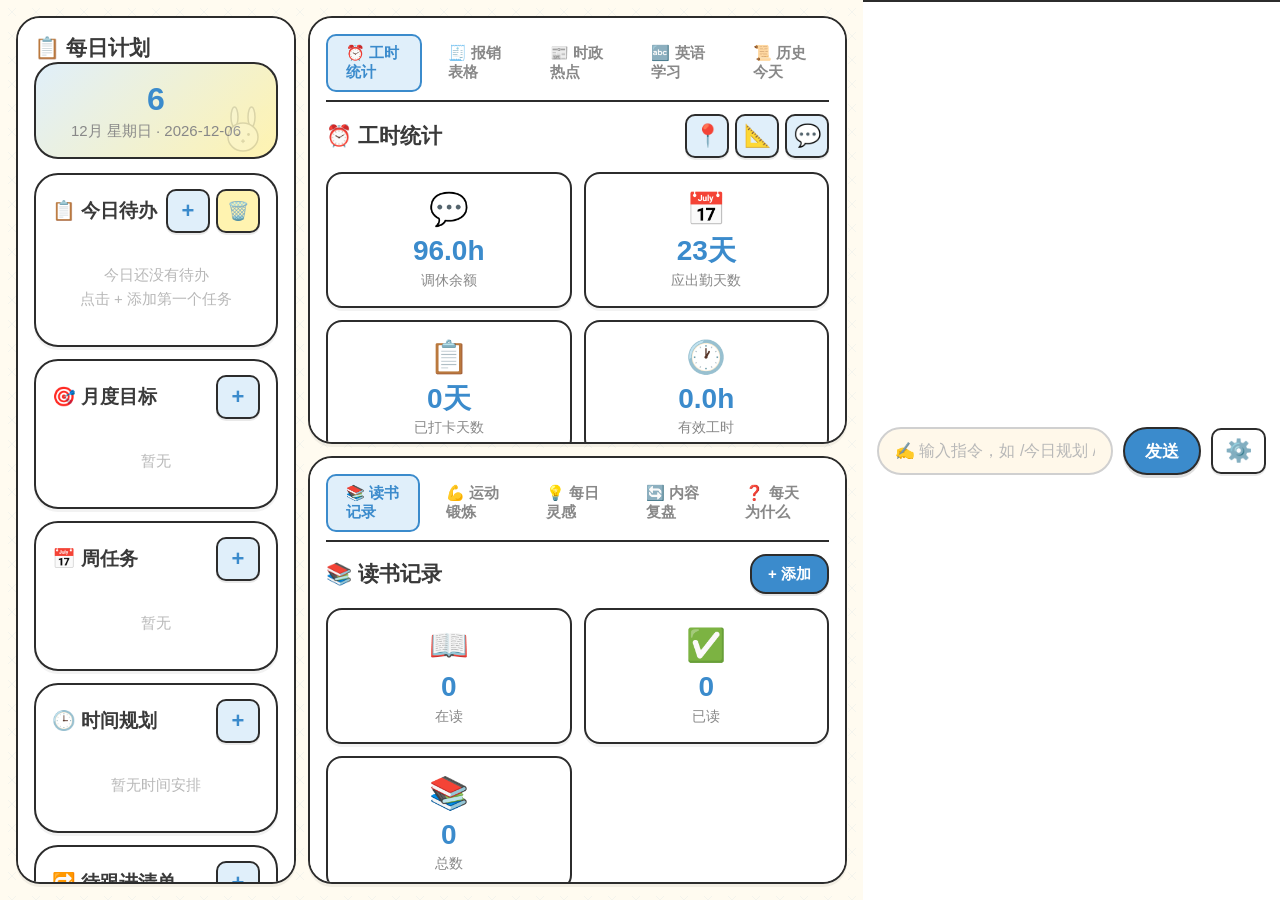
==== index.html @ a39e2fce "Deploy: index.html" ====
<!DOCTYPE html>
<html lang="zh-CN">
<head>
  <meta charset="UTF-8">
  <meta name="viewport" content="width=device-width, initial-scale=1.0, maximum-scale=1.0, user-scalable=no, viewport-fit=cover">
  <meta name="apple-mobile-web-app-capable" content="yes">
  <meta name="apple-mobile-web-app-status-bar-style" content="default">
  <meta name="apple-mobile-web-app-title" content="效率工作台">
  <meta name="theme-color" content="#3B8BCC">
  <link rel="manifest" href="./manifest.json">
  <link rel="icon" href="data:image/svg+xml,%3Csvg xmlns='http://www.w3.org/2000/svg' viewBox='0 0 100 110'%3E%3Cellipse cx='33' cy='22' rx='7' ry='20' fill='white' stroke='%232C2C2C' stroke-width='3'/%3E%3Cellipse cx='67' cy='22' rx='7' ry='20' fill='white' stroke='%232C2C2C' stroke-width='3'/%3E%3Cellipse cx='50' cy='62' rx='30' ry='28' fill='white' stroke='%232C2C2C' stroke-width='3'/%3E%3Ccircle cx='39' cy='57' r='2.8' fill='%232C2C2C'/%3E%3Ccircle cx='61' cy='57' r='2.8' fill='%232C2C2C'/%3E%3Cpath d='M47 70 L53 70 M50 67 L50 73' stroke='%232C2C2C' stroke-width='2.5' stroke-linecap='round' fill='none'/%3E%3C/svg%3E">
  <title>个人效率工作台</title>
  <link rel="stylesheet" href="./css/styles.css?v=8">
</head>
<body>
  <div id="app">
    <nav id="tabBar" class="tab-bar">
      <div class="tab-logo"></div>
      <div class="tab-scroll" id="tabScroll"></div>
    </nav>
    <div id="alertBar" class="alert-bar" style="display:none;">
      <span id="alertText"></span>
      <button class="alert-close" onclick="App.hideAlert()">知道了</button>
    </div>
    <main id="mainContent" class="main-content"></main>
    <div id="quickBar" class="quick-bar">
      <input type="text" id="quickInput" class="quick-input" placeholder="✍️ 输入指令，如 /今日规划 /打卡 /历史上的今天 /刷新历史事件 /每天为什么..." autocomplete="off">
      <button id="quickSend" class="quick-send" onclick="App.handleQuickCommand()">发送</button>
      <button class="quick-settings" onclick="App.showSettingsModal()">⚙️</button>
    </div>
  </div>
  <div id="modalContainer" class="modal-container" style="display:none;">
    <div class="modal-mask" onclick="App.closeModal()"></div>
    <div id="modalContent" class="modal-content"></div>
  </div>
  <script src="./js/storage.js?v=8"></script>
  <script src="./js/today-in-history.js?v=8"></script>
  <script src="./js/daily-why.js?v=8"></script>
  <script src="./js/scheduler.js?v=8"></script>
  <script src="./js/app.js?v=8"></script>
</body>
</html>
---- css/styles.css ----
/* ============================================
   个人效率工作台 - 米菲兔明亮风格 v2
   核心视觉DNA：
   1. 粗黑轮廓线（Dick Bruna 标志性 3px 描边）
   2. 米菲脸 SVG 吉祥物（耳朵+十字缝嘴巴）
   3. 扁平鲜艳原色（红/蓝/黄/绿/紫）
   4. 圆润饱满的块面造型
   5. 十字缝(×)装饰纹理
   ============================================ */

:root {
  /* 米菲原色系 - 更饱和更鲜明 */
  --miffy-blue: #3B8BCC;
  --miffy-blue-light: #A0CCEB;
  --miffy-blue-pale: #E0EFFA;
  --miffy-yellow: #F5C518;
  --miffy-yellow-light: #FFF3B0;
  --miffy-pink: #FF6B7A;
  --miffy-pink-light: #FFDDE1;
  --miffy-mint: #4ECCA3;
  --miffy-mint-light: #D4F5E5;
  --miffy-orange: #FF8C1A;
  --miffy-lavender: #9B72CF;
  --miffy-lavender-light: #EDE5FA;
  --miffy-red: #E53935;

  /* 米菲轮廓色 */
  --miffy-outline: #2C2C2C;
  --miffy-outline-light: #D0D0D0;

  --bg-main: #FFFBF0;
  --bg-card: #FFFFFF;
  --bg-soft: #FFF8EA;
  --text-primary: #3A3A3A;
  --text-secondary: #888888;
  --text-light: #B8B8B8;
  --border-color: #E5E5E5;
  --border-active: #3B8BCC;

  --font-base: 16px;
  --font-title: 21px;
  --font-subtitle: 19px;
  --font-button: 17px;
  --font-list: 16px;
  --font-small: 15px;

  --touch-min: 48px;
  --radius-sm: 10px;
  --radius-md: 16px;
  --radius-lg: 24px;
  --shadow-soft: 0 3px 0 rgba(44, 44, 44, 0.1);
  --shadow-card: 0 3px 0 rgba(44, 44, 44, 0.06);
  --shadow-btn: 0 3px 0 rgba(44, 44, 44, 0.15);
  --outline-width: 2.5px;

  --tab-height: 56px;
  --quick-bar-height: 64px;
  --safe-top: env(safe-area-inset-top, 0px);
  --safe-bottom: env(safe-area-inset-bottom, 0px);
}

* { margin: 0; padding: 0; box-sizing: border-box; -webkit-tap-highlight-color: transparent; -webkit-touch-callout: none; }

html, body {
  height: 100%; overflow: hidden;
  font-family: -apple-system, "PingFang SC", "Helvetica Neue", "Microsoft YaHei", sans-serif;
  font-size: var(--font-base); color: var(--text-primary);
  background: var(--bg-main); -webkit-font-smoothing: antialiased;
}

/* 十字缝纹理背景（米菲嘴巴图案） */
body::before {
  content: ''; position: fixed; top: 0; left: 0; right: 0; bottom: 0;
  background-image: url("data:image/svg+xml,%3Csvg xmlns='http://www.w3.org/2000/svg' width='24' height='24'%3E%3Cpath d='M8 8 L16 16 M16 8 L8 16' stroke='%233B8BCC' stroke-width='1' opacity='0.15'/%3E%3C/svg%3E");
  background-size: 24px 24px;
  opacity: 0.4; pointer-events: none; z-index: 0;
}

input, textarea, button, select { font-family: inherit; font-size: var(--font-base); border: none; outline: none; }
.no-select { -webkit-user-select: none; user-select: none; }

#app {
  display: flex; flex-direction: column;
  height: 100vh; height: 100dvh;
  background: transparent;
  padding-top: var(--safe-top); padding-bottom: var(--safe-bottom);
  position: relative; z-index: 1;
}

/* ===== Tab Bar - 米菲风格 ===== */
.tab-bar {
  flex-shrink: 0; height: var(--tab-height);
  background: var(--bg-card);
  border-bottom: 3px solid var(--miffy-blue);
  position: relative; z-index: 10;
  display: flex; align-items: center;
}
/* 米菲耳朵装饰 - tab栏左上角 */
.tab-bar::before {
  content: ''; position: absolute; top: -2px; right: 12px;
  width: 28px; height: 16px;
  background: url("data:image/svg+xml,%3Csvg xmlns='http://www.w3.org/2000/svg' viewBox='0 0 50 30'%3E%3Cellipse cx='14' cy='12' rx='5' ry='14' fill='white' stroke='%232C2C2C' stroke-width='2.5'/%3E%3Cellipse cx='36' cy='12' rx='5' ry='14' fill='white' stroke='%232C2C2C' stroke-width='2.5'/%3E%3C/svg%3E") no-repeat center / contain;
  opacity: 0.5; pointer-events: none;
}
.tab-logo {
  flex-shrink: 0; width: 36px; height: 40px; margin-left: 6px;
  background: url("data:image/svg+xml,%3Csvg xmlns='http://www.w3.org/2000/svg' viewBox='0 0 100 110'%3E%3Cellipse cx='33' cy='22' rx='7' ry='20' fill='white' stroke='%232C2C2C' stroke-width='3'/%3E%3Cellipse cx='67' cy='22' rx='7' ry='20' fill='white' stroke='%232C2C2C' stroke-width='3'/%3E%3Cellipse cx='50' cy='62' rx='30' ry='28' fill='white' stroke='%232C2C2C' stroke-width='3'/%3E%3Ccircle cx='39' cy='57' r='2.8' fill='%232C2C2C'/%3E%3Ccircle cx='61' cy='57' r='2.8' fill='%232C2C2C'/%3E%3Cpath d='M47 70 L53 70 M50 67 L50 73' stroke='%232C2C2C' stroke-width='2.5' stroke-linecap='round' fill='none'/%3E%3C/svg%3E") no-repeat center / contain;
}
.tab-scroll { display: flex; align-items: center; height: 100%; overflow-x: auto; overflow-y: hidden; -webkit-overflow-scrolling: touch; scrollbar-width: none; padding: 0 8px; }
.tab-scroll::-webkit-scrollbar { display: none; }
.tab-item { flex-shrink: 0; min-height: var(--touch-min); min-width: var(--touch-min); display: flex; flex-direction: column; align-items: center; justify-content: center; padding: 6px 14px; margin: 0 3px; border-radius: var(--radius-md); cursor: pointer; transition: all 0.2s ease; position: relative; }
.tab-item .tab-icon { font-size: 20px; line-height: 1; margin-bottom: 2px; }
.tab-item .tab-label { font-size: 13px; color: var(--text-secondary); white-space: nowrap; line-height: 1; }
.tab-item.active { background: var(--miffy-blue-pale); }
.tab-item.active .tab-label { color: var(--miffy-blue); font-weight: 700; }
.tab-item.active::after { content: ''; position: absolute; bottom: -3px; left: 50%; transform: translateX(-50%); width: 28px; height: 4px; border-radius: 4px; background: var(--miffy-red); }

.alert-bar { flex-shrink: 0; display: flex; align-items: center; justify-content: space-between; padding: 10px 16px; background: var(--miffy-yellow-light); border-bottom: 2px solid var(--miffy-yellow); font-size: var(--font-base); color: #7A5C00; font-weight: 600; }
.alert-bar #alertText { flex: 1; font-size: 17px; line-height: 1.4; }
.alert-close { flex-shrink: 0; min-height: var(--touch-min); min-width: var(--touch-min); padding: 8px 20px; background: var(--miffy-yellow); color: #4A3800; border-radius: var(--radius-sm); font-size: var(--font-button); font-weight: 700; cursor: pointer; border: 2.5px solid var(--miffy-outline); box-shadow: var(--shadow-btn); }
.alert-close:active { transform: translateY(2px); box-shadow: none; }

.main-content { flex: 1; overflow-y: auto; overflow-x: hidden; -webkit-overflow-scrolling: touch; padding: 12px; position: relative; }

.quick-bar { flex-shrink: 0; display: flex; align-items: center; gap: 10px; padding: 10px 14px; background: var(--bg-card); border-top: 2.5px solid var(--miffy-outline); padding-bottom: calc(10px + var(--safe-bottom)); }
.quick-input { flex: 1; min-height: 48px; padding: 12px 16px; background: var(--bg-soft); border: 2.5px solid var(--miffy-outline-light); border-radius: var(--radius-lg); font-size: var(--font-base); color: var(--text-primary); transition: border-color 0.2s; }
.quick-input:focus { border-color: var(--miffy-blue); background: white; }
.quick-input::placeholder { color: var(--text-light); }
.quick-send { min-height: 48px; min-width: 72px; padding: 10px 20px; background: var(--miffy-blue); color: white; border-radius: var(--radius-lg); font-size: var(--font-button); font-weight: 700; cursor: pointer; transition: all 0.15s; border: 2.5px solid var(--miffy-outline); box-shadow: var(--shadow-btn); }
.quick-send:active { transform: translateY(2px); box-shadow: none; }

/* ===== Card - 米菲粗轮廓 ===== */
.card { background: var(--bg-card); border-radius: var(--radius-lg); padding: 16px; margin-bottom: 12px; border: 2.5px solid var(--miffy-outline); box-shadow: var(--shadow-card); }
.card-title { font-size: var(--font-subtitle); font-weight: 800; color: var(--text-primary); margin-bottom: 12px; display: flex; align-items: center; gap: 8px; }

/* ===== Button - 米菲粗框按钮 ===== */
.btn { min-height: var(--touch-min); padding: 12px 24px; border-radius: var(--radius-md); font-size: var(--font-button); font-weight: 700; cursor: pointer; transition: all 0.15s; display: inline-flex; align-items: center; justify-content: center; gap: 6px; border: 2.5px solid var(--miffy-outline); box-shadow: var(--shadow-btn); }
.btn-primary { background: var(--miffy-blue); color: white; }
.btn-primary:active { background: #2E7AB8; transform: translateY(2px); box-shadow: none; }
.btn-yellow { background: var(--miffy-yellow); color: #4A3800; }
.btn-yellow:active { transform: translateY(2px); box-shadow: none; }
.btn-pink { background: var(--miffy-pink); color: white; }
.btn-pink:active { transform: translateY(2px); box-shadow: none; }
.btn-mint { background: var(--miffy-mint); color: white; }
.btn-mint:active { transform: translateY(2px); box-shadow: none; }
.btn-outline { background: white; border: 2.5px solid var(--miffy-blue); color: var(--miffy-blue); box-shadow: 0 3px 0 rgba(59,139,204,0.15); }
.btn-outline:active { transform: translateY(2px); box-shadow: none; }
.btn-danger { background: var(--miffy-red); color: white; }
.btn-danger:active { transform: translateY(2px); box-shadow: none; }
.btn:active { transform: scale(0.97); }
.btn-block { width: 100%; }
.btn-sm { min-height: 40px; padding: 8px 16px; font-size: 15px; border-width: 2px; box-shadow: 0 2px 0 rgba(44,44,44,0.12); }

/* ===== Input - 米菲粗框输入 ===== */
.input-field { width: 100%; min-height: 48px; padding: 12px 16px; background: var(--bg-soft); border: 2.5px solid var(--miffy-outline-light); border-radius: var(--radius-md); font-size: var(--font-base); color: var(--text-primary); transition: border-color 0.2s; }
.input-field:focus { border-color: var(--miffy-blue); background: white; }
textarea.input-field { min-height: 100px; resize: vertical; line-height: 1.6; }

.select-field { width: 100%; min-height: 48px; padding: 12px 16px; background: var(--bg-soft); border: 2.5px solid var(--miffy-outline-light); border-radius: var(--radius-md); font-size: var(--font-base); color: var(--text-primary); cursor: pointer; appearance: none; background-image: url("data:image/svg+xml,%3Csvg xmlns='http://www.w3.org/2000/svg' width='12' height='8' viewBox='0 0 12 8'%3E%3Cpath fill='%233B8BCC' d='M6 8L0 0h12z'/%3E%3C/svg%3E"); background-repeat: no-repeat; background-position: right 16px center; padding-right: 40px; }
.select-field:focus { border-color: var(--miffy-blue); }

/* ===== Tag - 米菲彩色标签 ===== */
.tag { display: inline-flex; align-items: center; padding: 4px 12px; border-radius: 20px; font-size: 14px; font-weight: 700; border: 1.5px solid transparent; }
.tag-blue { background: var(--miffy-blue-pale); color: var(--miffy-blue); border-color: var(--miffy-blue-light); }
.tag-yellow { background: var(--miffy-yellow-light); color: #7A5C00; border-color: var(--miffy-yellow); }
.tag-pink { background: var(--miffy-pink-light); color: #C44A52; border-color: var(--miffy-pink); }
.tag-mint { background: var(--miffy-mint-light); color: #2A8B5A; border-color: var(--miffy-mint); }
.tag-orange { background: #FFE8CC; color: #B06010; border-color: var(--miffy-orange); }
.tag-lavender { background: var(--miffy-lavender-light); color: #7B3DB0; border-color: var(--miffy-lavender); }

.list-item { display: flex; align-items: center; min-height: var(--touch-min); padding: 14px 16px; background: var(--bg-card); border-radius: var(--radius-md); margin-bottom: 8px; border: 2px solid var(--border-color); cursor: pointer; transition: all 0.15s; gap: 12px; }
.list-item:active { background: var(--bg-soft); border-color: var(--miffy-blue-light); }

/* ===== Table - 米菲风格表格 ===== */
.table-wrap { overflow-x: auto; -webkit-overflow-scrolling: touch; border-radius: var(--radius-md); border: 2.5px solid var(--miffy-outline); background: var(--bg-card); }
.table-wrap::-webkit-scrollbar { height: 6px; }
.table-wrap::-webkit-scrollbar-thumb { background: var(--miffy-blue-light); border-radius: 3px; }
.data-table { width: 100%; min-width: 500px; border-collapse: collapse; font-size: var(--font-list); }
.data-table th { background: var(--miffy-blue-pale); color: var(--miffy-blue); font-weight: 800; padding: 12px 14px; text-align: left; white-space: nowrap; font-size: 15px; border-bottom: 2.5px solid var(--miffy-outline); }
.data-table td { padding: 12px 14px; border-top: 1.5px solid var(--border-color); color: var(--text-primary); white-space: nowrap; }
.data-table tr:active td { background: var(--bg-soft); }

/* ===== Progress Bar - 米菲粗条 ===== */
.progress-bar { width: 100%; height: 14px; background: var(--miffy-blue-pale); border-radius: 7px; overflow: hidden; border: 2px solid var(--miffy-outline); }
.progress-fill { height: 100%; background: linear-gradient(90deg, var(--miffy-blue), var(--miffy-mint)); border-radius: 5px; transition: width 0.3s ease; }

/* ===== Empty State - 米菲脸吉祥物 ===== */
.empty-state { text-align: center; padding: 48px 20px; color: var(--text-light); }
.empty-state .empty-icon {
  width: 90px; height: 99px; margin: 0 auto 16px;
  background: url("data:image/svg+xml,%3Csvg xmlns='http://www.w3.org/2000/svg' viewBox='0 0 120 132'%3E%3Cellipse cx='40' cy='28' rx='9' ry='25' fill='white' stroke='%232C2C2C' stroke-width='3'/%3E%3Cellipse cx='80' cy='28' rx='9' ry='25' fill='white' stroke='%232C2C2C' stroke-width='3'/%3E%3Cellipse cx='60' cy='78' rx='36' ry='34' fill='white' stroke='%232C2C2C' stroke-width='3'/%3E%3Ccircle cx='47' cy='72' r='3.5' fill='%232C2C2C'/%3E%3Ccircle cx='73' cy='72' r='3.5' fill='%232C2C2C'/%3E%3Cpath d='M54 88 L66 88 M60 83 L60 93' stroke='%232C2C2C' stroke-width='3' stroke-linecap='round' fill='none'/%3E%3Cellipse cx='37' cy='82' rx='5' ry='4' fill='%23FFB3C0' opacity='0.5'/%3E%3Cellipse cx='83' cy='82' rx='5' ry='4' fill='%23FFB3C0' opacity='0.5'/%3E%3C/svg%3E") no-repeat center / contain;
  font-size: 0; color: transparent;
}
.empty-state .empty-text { font-size: var(--font-base); }

/* ===== Modal - 米菲弹窗 ===== */
.modal-container { position: fixed; top: 0; left: 0; width: 100%; height: 100%; z-index: 1000; display: flex; align-items: center; justify-content: center; }
.modal-mask { position: absolute; top: 0; left: 0; width: 100%; height: 100%; background: rgba(44, 44, 44, 0.35); }
.modal-content { position: relative; background: var(--bg-card); border-radius: var(--radius-lg); padding: 24px 20px; width: 92%; max-width: 420px; max-height: 80vh; overflow-y: auto; border: 3px solid var(--miffy-outline); box-shadow: 0 6px 0 rgba(44,44,44,0.1); animation: modalIn 0.25s ease; }
@keyframes modalIn { from { transform: scale(0.9) translateY(10px); opacity: 0; } to { transform: scale(1) translateY(0); opacity: 1; } }
.modal-title { font-size: var(--font-title); font-weight: 800; margin-bottom: 16px; color: var(--text-primary); display: flex; align-items: center; gap: 8px; }
.modal-body { margin-bottom: 20px; }
.modal-footer { display: flex; gap: 12px; justify-content: flex-end; }
.modal-footer .btn { flex: 1; }

.window { padding-bottom: 20px; }
.window-header { display: flex; align-items: center; justify-content: space-between; margin-bottom: 14px; }
.window-title { font-size: var(--font-title); font-weight: 800; color: var(--text-primary); display: flex; align-items: center; gap: 8px; }
.window-subtitle { font-size: var(--font-small); color: var(--text-secondary); margin-top: 2px; }

/* ===== Date Display - 米菲日期卡 ===== */
.date-display { text-align: center; padding: 16px; background: linear-gradient(135deg, var(--miffy-blue-pale), var(--miffy-yellow-light)); border-radius: var(--radius-lg); margin-bottom: 14px; border: 2.5px solid var(--miffy-outline); position: relative; overflow: hidden; }
.date-display::after {
  content: ''; position: absolute; bottom: -4px; right: 8px;
  width: 50px; height: 55px;
  background: url("data:image/svg+xml,%3Csvg xmlns='http://www.w3.org/2000/svg' viewBox='0 0 100 110'%3E%3Cellipse cx='33' cy='22' rx='7' ry='20' fill='white' stroke='%232C2C2C' stroke-width='3'/%3E%3Cellipse cx='67' cy='22' rx='7' ry='20' fill='white' stroke='%232C2C2C' stroke-width='3'/%3E%3Cellipse cx='50' cy='62' rx='30' ry='28' fill='white' stroke='%232C2C2C' stroke-width='3'/%3E%3Ccircle cx='39' cy='57' r='2.8' fill='%232C2C2C'/%3E%3Ccircle cx='61' cy='57' r='2.8' fill='%232C2C2C'/%3E%3Cpath d='M47 70 L53 70 M50 67 L50 73' stroke='%232C2C2C' stroke-width='2.5' stroke-linecap='round' fill='none'/%3E%3C/svg%3E") no-repeat center / contain;
  opacity: 0.15;
}
.date-display .date-day { font-size: 32px; font-weight: 800; color: var(--miffy-blue); line-height: 1.2; }
.date-display .date-info { font-size: 15px; color: var(--text-secondary); margin-top: 4px; }

/* ===== Checkbox - 米菲圆圈 ===== */
.checkbox-item { display: flex; align-items: center; gap: 12px; min-height: var(--touch-min); padding: 12px 16px; background: var(--bg-card); border-radius: var(--radius-md); margin-bottom: 8px; border: 2px solid var(--border-color); cursor: pointer; transition: all 0.15s; }
.checkbox-item:active { border-color: var(--miffy-blue-light); }
.checkbox-item.done { background: var(--miffy-mint-light); border-color: var(--miffy-mint); }
.checkbox-item.done .task-text { text-decoration: line-through; color: var(--text-light); }
.checkbox-circle { width: 28px; height: 28px; border: 2.5px solid var(--miffy-blue); border-radius: 50%; flex-shrink: 0; display: flex; align-items: center; justify-content: center; transition: all 0.2s; }
.checkbox-item.done .checkbox-circle { background: var(--miffy-mint); border-color: var(--miffy-mint); }
.checkbox-circle::after { content: '\2713'; font-size: 16px; color: white; opacity: 0; transition: opacity 0.2s; }
.checkbox-item.done .checkbox-circle::after { opacity: 1; }
.task-text { flex: 1; font-size: var(--font-list); color: var(--text-primary); line-height: 1.4; }
.task-time { font-size: 14px; color: var(--text-light); flex-shrink: 0; }
.task-delete { min-width: 40px; min-height: 40px; background: none; font-size: 20px; color: var(--text-light); cursor: pointer; display: flex; align-items: center; justify-content: center; }
.task-delete:active { color: var(--miffy-pink); }

.add-row { display: flex; gap: 10px; margin-bottom: 14px; }
.add-row .input-field { flex: 1; }

/* ===== Stat Grid - 米菲统计卡 ===== */
.stat-grid { display: grid; grid-template-columns: repeat(2, 1fr); gap: 12px; margin-bottom: 16px; }
.stat-card { background: var(--bg-card); border-radius: var(--radius-md); padding: 16px; text-align: center; border: 2.5px solid var(--miffy-outline); box-shadow: var(--shadow-card); }
.stat-card .stat-icon { font-size: 32px; margin-bottom: 6px; }
.stat-card .stat-value { font-size: 28px; font-weight: 800; color: var(--miffy-blue); line-height: 1.2; }
.stat-card .stat-label { font-size: 14px; color: var(--text-secondary); margin-top: 4px; }

/* ===== Kanban - 米菲看板 ===== */
.kanban-board { display: flex; flex-direction: column; gap: 16px; }
.kanban-column { background: var(--bg-soft); border-radius: var(--radius-lg); padding: 12px; border: 2px solid var(--border-color); }
.kanban-column-header { display: flex; align-items: center; justify-content: space-between; margin-bottom: 10px; }
.kanban-column-title { font-size: var(--font-subtitle); font-weight: 800; display: flex; align-items: center; gap: 6px; }
.kanban-card { background: white; border-radius: var(--radius-md); padding: 12px 14px; margin-bottom: 8px; border: 2px solid var(--border-color); cursor: pointer; min-height: var(--touch-min); display: flex; align-items: center; justify-content: space-between; gap: 8px; }
.kanban-card:active { background: var(--bg-soft); border-color: var(--miffy-blue-light); }
.kanban-card .card-name { font-size: var(--font-list); flex: 1; }
.kanban-actions { display: flex; gap: 4px; }
.kanban-actions button { min-width: 40px; min-height: 40px; border-radius: var(--radius-sm); background: var(--miffy-blue-pale); font-size: 18px; cursor: pointer; display: flex; align-items: center; justify-content: center; border: 2px solid var(--miffy-outline); }

/* ===== Habit - 米菲打卡 ===== */
.habit-item { display: flex; align-items: center; gap: 12px; min-height: var(--touch-min); padding: 14px 16px; background: var(--bg-card); border-radius: var(--radius-md); margin-bottom: 8px; border: 2px solid var(--border-color); }
.habit-check { width: 48px; height: 48px; border-radius: 50%; border: 3px solid var(--miffy-blue); display: flex; align-items: center; justify-content: center; font-size: 24px; flex-shrink: 0; cursor: pointer; transition: all 0.2s; }
.habit-check.checked { background: var(--miffy-mint); border-color: var(--miffy-mint); }
.habit-info { flex: 1; }
.habit-name { font-size: var(--font-list); font-weight: 700; color: var(--text-primary); }
.habit-streak { font-size: 14px; color: var(--miffy-orange); margin-top: 2px; font-weight: 600; }

/* ===== Note Card ===== */
.note-card { background: var(--bg-card); border-radius: var(--radius-md); padding: 14px 16px; margin-bottom: 10px; border: 2px solid var(--border-color); border-left: 5px solid var(--miffy-yellow); cursor: pointer; }
.note-card:active { background: var(--bg-soft); }
.note-title { font-size: var(--font-list); font-weight: 800; margin-bottom: 6px; }
.note-preview { font-size: 15px; color: var(--text-secondary); line-height: 1.4; overflow: hidden; text-overflow: ellipsis; display: -webkit-box; -webkit-line-clamp: 2; -webkit-box-orient: vertical; }
.note-date { font-size: 13px; color: var(--text-light); margin-top: 6px; }

/* ===== Command Items ===== */
.cmd-item { display: flex; align-items: center; gap: 8px; padding: 10px 14px; background: var(--miffy-lavender-light); border-radius: var(--radius-sm); margin-bottom: 6px; font-size: 15px; color: var(--text-primary); border: 1.5px solid var(--miffy-lavender); }
.cmd-item .cmd-time { font-size: 13px; color: var(--text-light); flex-shrink: 0; }
.cmd-quick-actions { display: grid; grid-template-columns: repeat(3, 1fr); gap: 10px; margin-bottom: 14px; }
.cmd-quick-btn { min-height: var(--touch-min); padding: 10px; border-radius: var(--radius-md); font-size: 15px; font-weight: 700; cursor: pointer; display: flex; flex-direction: column; align-items: center; justify-content: center; gap: 4px; transition: all 0.15s; border: 2.5px solid var(--miffy-outline); box-shadow: var(--shadow-btn); }
.cmd-quick-btn:active { transform: translateY(2px); box-shadow: none; }

/* ===== Settings ===== */
.setting-group { margin-bottom: 20px; }
.setting-group-title { font-size: var(--font-subtitle); font-weight: 800; color: var(--miffy-blue); margin-bottom: 10px; padding-left: 4px; }
.setting-item { display: flex; align-items: center; justify-content: space-between; min-height: var(--touch-min); padding: 14px 16px; background: var(--bg-card); border-radius: var(--radius-md); margin-bottom: 8px; border: 2px solid var(--border-color); cursor: pointer; }
.setting-item:active { background: var(--bg-soft); border-color: var(--miffy-blue-light); }
.setting-label { font-size: var(--font-list); color: var(--text-primary); }
.setting-value { font-size: 15px; color: var(--text-secondary); }

/* ===== Toast - 米菲吐司 ===== */
.toast { position: fixed; bottom: 80px; left: 50%; transform: translateX(-50%); background: var(--miffy-outline); color: white; padding: 12px 24px; border-radius: var(--radius-lg); font-size: var(--font-base); z-index: 2000; animation: toastIn 0.3s ease; box-shadow: 0 4px 16px rgba(0,0,0,0.2); border: 2.5px solid var(--miffy-outline); font-weight: 600; }
@keyframes toastIn { from { transform: translate(-50%, 20px); opacity: 0; } to { transform: translate(-50%, 0); opacity: 1; } }

.fade-in { animation: fadeIn 0.3s ease; }
@keyframes fadeIn { from { opacity: 0; transform: translateY(8px); } to { opacity: 1; transform: translateY(0); } }

.main-content::-webkit-scrollbar { width: 6px; }
.main-content::-webkit-scrollbar-thumb { background: var(--miffy-blue-light); border-radius: 3px; }

/* ===== Plan ===== */
.plan-section { background: var(--bg-card); border-radius: var(--radius-lg); padding: 14px 16px; margin-bottom: 12px; border: 2.5px solid var(--miffy-outline); box-shadow: var(--shadow-card); }
.plan-section-header { display: flex; align-items: center; justify-content: space-between; margin-bottom: 10px; }
.plan-section-title { font-size: var(--font-subtitle); font-weight: 800; color: var(--text-primary); }
.plan-section-actions { display: flex; gap: 6px; }
.btn-icon-sm { min-width: 44px; min-height: 44px; border-radius: var(--radius-sm); background: var(--miffy-blue-pale); color: var(--miffy-blue); font-size: 22px; font-weight: 700; cursor: pointer; display: flex; align-items: center; justify-content: center; transition: all 0.15s; border: 2px solid var(--miffy-outline); box-shadow: 0 2px 0 rgba(44,44,44,0.1); }
.btn-icon-sm:active { transform: translateY(2px); box-shadow: none; }
.btn-icon-yellow { background: var(--miffy-yellow-light); font-size: 18px; }
.empty-state-sm { text-align: center; padding: 20px 12px; color: var(--text-light); }
.empty-state-sm .empty-text { font-size: var(--font-small); line-height: 1.6; }

/* ===== Todo Items ===== */
.todo-item { display: flex; align-items: flex-start; gap: 10px; min-height: 60px; padding: 14px 14px; background: var(--bg-soft); border-radius: var(--radius-md); margin-bottom: 8px; border: 2px solid var(--border-color); transition: all 0.15s; }
.todo-item:active { border-color: var(--miffy-blue-light); }
.todo-item.done { background: var(--miffy-mint-light); border-color: var(--miffy-mint); }
.todo-item.done .todo-text { text-decoration: line-through; color: var(--text-light); }
.todo-check { width: 32px; height: 32px; min-width: 32px; border: 2.5px solid var(--miffy-blue); border-radius: 50%; display: flex; align-items: center; justify-content: center; font-size: 18px; color: white; cursor: pointer; transition: all 0.2s; margin-top: 2px; }
.todo-check.checked { background: var(--miffy-mint); border-color: var(--miffy-mint); }
.todo-body { flex: 1; min-width: 0; }
.todo-title-row { margin-bottom: 6px; }
.todo-text { font-size: var(--font-list); color: var(--text-primary); line-height: 1.4; word-break: break-word; }
.todo-tags-row { display: flex; flex-wrap: wrap; gap: 6px; }
.todo-note { font-size: 14px; color: var(--text-secondary); margin-top: 6px; line-height: 1.4; padding: 6px 10px; background: var(--miffy-yellow-light); border-radius: var(--radius-sm); }

/* ===== Priority Tags ===== */
.prio-tag { display: inline-flex; align-items: center; padding: 5px 14px; border-radius: 20px; font-size: 15px; font-weight: 800; min-height: 28px; border: 2px solid; }
.prio-p0 { background: #FFDDE1; color: #C62828; border-color: var(--miffy-red); }
.prio-p1 { background: #FFE8CC; color: #D84315; border-color: var(--miffy-orange); }
.prio-p2 { background: var(--miffy-blue-pale); color: var(--miffy-blue); border-color: var(--miffy-blue-light); }

/* ===== Meta Tags ===== */
.meta-tag { display: inline-flex; align-items: center; padding: 4px 12px; border-radius: 20px; font-size: 14px; font-weight: 700; border: 1.5px solid transparent; }

/* ===== Time Slot ===== */
.time-slot-item { display: flex; align-items: center; gap: 12px; min-height: 52px; padding: 12px 14px; background: var(--miffy-blue-pale); border-radius: var(--radius-md); margin-bottom: 6px; border: 2px solid var(--miffy-blue-light); }
.time-slot-time { font-size: var(--font-button); font-weight: 800; color: var(--miffy-blue); min-width: 60px; flex-shrink: 0; }
.time-slot-content { font-size: var(--font-list); color: var(--text-primary); flex: 1; }

/* ===== Follow Up ===== */
.followup-item { display: flex; align-items: flex-start; gap: 10px; min-height: 52px; padding: 12px 14px; background: var(--miffy-lavender-light); border-radius: var(--radius-md); margin-bottom: 6px; border: 2px solid var(--miffy-lavender); }
.followup-text { flex: 1; font-size: var(--font-list); color: var(--text-primary); line-height: 1.4; }
.followup-contact { font-size: 14px; color: var(--text-secondary); margin-top: 4px; }

/* ===== Blocker ===== */
.blocker-item { display: flex; align-items: flex-start; gap: 10px; min-height: 52px; padding: 12px 14px; background: #FFF3B0; border-radius: var(--radius-md); margin-bottom: 6px; border: 2px solid var(--miffy-yellow); border-left: 5px solid var(--miffy-yellow); }
.blocker-icon { font-size: 20px; flex-shrink: 0; }
.blocker-text { flex: 1; font-size: var(--font-list); color: #5A4500; line-height: 1.4; }

/* ===== Modal Labels ===== */
.modal-label { font-size: var(--font-small); color: var(--text-secondary); display: block; margin-bottom: 6px; font-weight: 700; }

/* ===== Mobile enlarge ===== */
.checkbox-item { min-height: 56px; padding: 14px 16px; }
.tag { font-size: 15px; padding: 5px 14px; }
.task-delete { min-width: 44px; min-height: 44px; font-size: 22px; }
.list-item { min-height: 56px; }
.data-table th, .data-table td { padding: 14px 16px; font-size: var(--font-list); }
.data-table th { font-size: var(--font-small); }

@media (max-width: 899px) {
  .todo-item { min-height: 64px; padding: 16px 14px; }
  .prio-tag { font-size: 16px; padding: 6px 16px; }
  .meta-tag { font-size: 15px; padding: 5px 14px; }
  .time-slot-item { min-height: 56px; }
  .followup-item { min-height: 56px; }
  .blocker-item { min-height: 56px; }
  .plan-section { padding: 16px; }
  .btn-icon-sm { min-width: 48px; min-height: 48px; font-size: 24px; }
  .todo-check { width: 36px; height: 36px; font-size: 20px; }
  .checkbox-item { min-height: 60px; }
  .input-field { min-height: 52px; font-size: 17px; }
  .select-field { min-height: 52px; font-size: 17px; }
  .modal-label { font-size: 16px; }
}

/* ===== PC Layout ===== */
@media (min-width: 900px) {
  :root { --tab-height: 0px; }
  #app { flex-direction: row; overflow: hidden; }
  .tab-bar { display: none; }
  .main-content { display: grid; grid-template-columns: 280px 1fr 1fr; grid-template-rows: 1fr 1fr; gap: 12px; padding: 16px; overflow: hidden; }
  .pc-left-column { grid-row: 1 / 3; grid-column: 1; overflow-y: auto; background: var(--bg-card); border-radius: var(--radius-lg); padding: 16px; border: 2.5px solid var(--miffy-outline); box-shadow: var(--shadow-card); }
  .pc-right-top { grid-row: 1; grid-column: 2 / 4; overflow-y: auto; background: var(--bg-card); border-radius: var(--radius-lg); padding: 16px; border: 2.5px solid var(--miffy-outline); box-shadow: var(--shadow-card); }
  .pc-right-bottom { grid-row: 2; grid-column: 2 / 4; overflow-y: auto; background: var(--bg-card); border-radius: var(--radius-lg); padding: 16px; border: 2.5px solid var(--miffy-outline); box-shadow: var(--shadow-card); }
  .pc-tabs { display: flex; gap: 6px; margin-bottom: 12px; border-bottom: 2.5px solid var(--miffy-outline); padding-bottom: 8px; }
  .pc-tab { min-height: 40px; padding: 8px 18px; border-radius: var(--radius-sm); font-size: 15px; font-weight: 700; color: var(--text-secondary); cursor: pointer; transition: all 0.15s; border: 2px solid transparent; }
  .pc-tab.active { background: var(--miffy-blue-pale); color: var(--miffy-blue); border-color: var(--miffy-blue); }
  .pc-tab-content { display: none; }
  .pc-tab-content.active { display: block; }
  .mobile-only { display: none !important; }
}

@media (max-width: 899px) {
  .pc-only { display: none !important; }
}

/* ===== Work Hours ===== */
.wh-alert { padding: 12px 16px; background: #FFDDE1; border: 2px solid var(--miffy-pink); border-radius: var(--radius-md); margin-bottom: 12px; font-size: var(--font-base); color: #C44A52; font-weight: 700; text-align: center; }
.wh-warning { padding: 12px 16px; background: var(--miffy-yellow-light); border: 2px solid var(--miffy-yellow); border-radius: var(--radius-md); margin-bottom: 12px; font-size: var(--font-base); color: #7A5C00; font-weight: 700; text-align: center; }
.wh-summary-grid { display: grid; grid-template-columns: repeat(2, 1fr); gap: 10px; }
.wh-summary-item { display: flex; align-items: center; justify-content: space-between; padding: 12px 14px; background: var(--bg-soft); border-radius: var(--radius-sm); min-height: 48px; border: 2px solid var(--border-color); }
.wh-summary-label { font-size: var(--font-small); color: var(--text-secondary); }
.wh-summary-value { font-size: var(--font-button); font-weight: 800; color: var(--text-primary); }
.wh-table th { font-size: 14px; white-space: nowrap; }
.wh-table td { white-space: nowrap; }

@media (max-width: 899px) {
  .wh-alert { font-size: 17px; padding: 14px 16px; }
  .wh-warning { font-size: 17px; padding: 14px 16px; }
  .wh-summary-item { min-height: 56px; padding: 14px 16px; }
  .wh-summary-value { font-size: 18px; }
  .wh-table th { font-size: 15px; padding: 12px 14px; }
  .wh-table td { padding: 14px 14px; font-size: var(--font-list); }
}

/* ===== News ===== */
.news-fetch-error { padding: 16px; background: #FFDDE1; border: 2px solid var(--miffy-pink); border-radius: var(--radius-md); margin-bottom: 12px; font-size: var(--font-base); color: #C44A52; text-align: center; line-height: 1.6; }
.news-date-header { display: flex; align-items: center; justify-content: space-between; padding: 12px 16px; background: linear-gradient(135deg, var(--miffy-blue-pale), var(--miffy-lavender-light)); border-radius: var(--radius-lg); margin-bottom: 12px; border: 2.5px solid var(--miffy-outline); }
.news-date-text { font-size: var(--font-subtitle); font-weight: 800; color: var(--text-primary); }
.news-date-badge { font-size: 15px; color: var(--miffy-blue); font-weight: 700; }
.news-quick-actions { display: flex; gap: 8px; margin-bottom: 14px; flex-wrap: wrap; }
.news-quick-actions .btn { flex: 1; min-width: 100px; }
.news-section { border-left: 5px solid var(--miffy-blue); }
.news-section-blue { border-left-color: var(--miffy-blue); }
.news-section-lavender { border-left-color: var(--miffy-lavender); }
.news-section-mint { border-left-color: var(--miffy-mint); }
.news-section-orange { border-left-color: var(--miffy-orange); }
.news-item { background: var(--bg-soft); border-radius: var(--radius-md); padding: 14px; margin-bottom: 8px; border: 2px solid var(--border-color); }
.news-item-title { font-size: var(--font-list); font-weight: 800; color: var(--text-primary); line-height: 1.4; margin-bottom: 4px; }
.news-item-summary { font-size: var(--font-small); color: var(--text-secondary); line-height: 1.5; margin-bottom: 4px; }
.news-item-source { font-size: 14px; color: var(--text-light); }
.news-item-annotation { font-size: 14px; padding: 6px 10px; border-radius: var(--radius-sm); margin-top: 6px; line-height: 1.4; }
.news-impact { background: var(--miffy-yellow-light); color: #7A5C00; }
.news-thought { background: var(--miffy-lavender-light); color: #7B3DB0; }
.news-item-actions { display: flex; gap: 6px; margin-top: 8px; }

@media (max-width: 899px) {
  .news-item { padding: 16px; min-height: 64px; }
  .news-item-title { font-size: 17px; }
  .news-item-summary { font-size: 16px; }
  .news-item-source { font-size: 15px; }
  .news-item-annotation { font-size: 15px; padding: 8px 12px; }
  .news-item-actions .btn-icon-sm { min-width: 48px; min-height: 48px; font-size: 22px; }
  .news-quick-actions .btn { min-height: 48px; font-size: 16px; }
  .news-fetch-error { font-size: 17px; padding: 18px 16px; }
  .news-date-text { font-size: 20px; }
}

/* ===== English ===== */

/* ===== Reading ===== */
.book-item { padding: 12px; background: var(--miffy-yellow-light); border-radius: var(--radius-md); margin-bottom: 8px; cursor: pointer; border: 2px solid var(--miffy-yellow); }
.book-item:active { background: #FFE899; }
.book-title { font-weight: 800; font-size: 16px; margin-bottom: 4px; }
.book-item-sm { padding: 8px 12px; border-bottom: 1.5px solid var(--border-color); cursor: pointer; font-size: 15px; }
.book-item-sm:active { background: var(--bg-soft); }
.book-item-sm:last-child { border-bottom: none; }

/* ===== Exercise ===== */

/* ===== Inspiration ===== */
.inspiration-item { padding: 12px; background: var(--miffy-lavender-light); border-radius: var(--radius-md); margin-bottom: 8px; position: relative; border: 2px solid var(--miffy-lavender); }
.inspiration-item.favorited { background: var(--miffy-yellow-light); border: 2px solid var(--miffy-yellow); }
.inspiration-text { font-size: 16px; line-height: 1.6; margin-bottom: 6px; word-break: break-word; font-weight: 500; }
.inspiration-meta { display: flex; gap: 8px; align-items: center; font-size: 14px; }
.inspiration-actions { position: absolute; top: 8px; right: 8px; display: flex; gap: 4px; }

/* ===== Review ===== */
.review-item { padding: 10px 12px; border-bottom: 1.5px solid var(--border-color); cursor: pointer; }
.review-item:active { background: var(--bg-soft); }
.review-item:last-child { border-bottom: none; }

/* ===== Expense Form ===== */
.expense-form-item { padding: 12px; background: var(--miffy-blue-pale); border-radius: var(--radius-md); margin-bottom: 8px; cursor: pointer; border: 2px solid var(--miffy-blue-light); }
.expense-form-item:active { background: #D0E8FA; }
.form-item-header { display: flex; justify-content: space-between; align-items: center; margin-bottom: 4px; }
.form-item-title { font-weight: 800; font-size: 16px; }
.form-item-info { display: flex; gap: 12px; font-size: 14px; color: #888; }
.form-item-items { font-size: 13px; color: var(--text-light); margin-top: 2px; }
.ef-item-row select { min-height: 48px; }

/* ===== Settings Button ===== */
.quick-settings { background: none; border: 2px solid var(--miffy-outline); font-size: 22px; cursor: pointer; padding: 8px 12px; border-radius: var(--radius-sm); box-shadow: 0 2px 0 rgba(44,44,44,0.1); }
.quick-settings:active { transform: translateY(2px); box-shadow: none; }

/* ===== History Today ===== */
.history-date-banner { text-align: center; font-size: 14px; color: var(--text-secondary); padding: 8px 12px; background: var(--miffy-blue-pale); border-radius: var(--radius-sm); margin-bottom: 12px; border: 2px solid var(--miffy-blue-light); font-weight: 600; }
.history-card { padding: 16px; border-radius: var(--radius-md); margin-bottom: 10px; position: relative; border: 2px solid var(--miffy-outline); }
.history-main { background: var(--miffy-blue-pale); border-left: 5px solid var(--miffy-blue); }
.history-extra { background: var(--miffy-mint-light); border-left: 5px solid var(--miffy-mint); }
.history-cat-tag { display: inline-block; padding: 2px 10px; border-radius: 12px; font-size: 12px; font-weight: 800; margin-bottom: 6px; }
.history-year { font-size: 28px; font-weight: 800; color: var(--miffy-blue); margin-bottom: 4px; }
.history-title { font-size: 18px; font-weight: 800; color: var(--text-primary); margin-bottom: 8px; line-height: 1.4; }
.history-story { font-size: 15px; line-height: 1.8; color: #555; word-break: break-word; }
.history-extra-header { font-size: 14px; font-weight: 800; color: #2A9D6A; margin: 16px 0 8px; }
.history-footer { text-align: center; font-size: 13px; color: var(--text-light); padding: 12px 0 4px; }

/* ===== Daily Why ===== */
.why-card { padding: 20px 16px; border-radius: var(--radius-lg); background: var(--miffy-lavender-light); border: 2.5px solid var(--miffy-outline); border-left: 5px solid var(--miffy-lavender); }
.why-cat-tag { display: inline-block; padding: 2px 10px; border-radius: 12px; font-size: 12px; font-weight: 800; margin-bottom: 10px; }
.why-question { font-size: 20px; font-weight: 800; color: var(--text-primary); margin-bottom: 14px; line-height: 1.4; }
.why-question::before { content: 'Q. '; color: var(--miffy-lavender); }
.why-answer { font-size: 15px; line-height: 1.8; color: #555; word-break: break-word; }
.why-answer::before { content: 'A. '; font-weight: 800; color: var(--miffy-blue); }
.why-footer { text-align: center; font-size: 13px; color: var(--text-light); padding: 16px 0 4px; }
.why-source { font-size: 12px; color: var(--text-light); margin-top: 10px; padding-top: 8px; border-top: 1px solid rgba(0,0,0,0.06); }
.why-source a { color: var(--miffy-blue); text-decoration: none; }

/* ===== Loading - 米菲跳跃动画 ===== */
.loading-state { text-align: center; padding: 40px 20px; }
.loading-state .loading-icon {
  width: 60px; height: 66px; margin: 0 auto 16px; display: inline-block;
  background: url("data:image/svg+xml,%3Csvg xmlns='http://www.w3.org/2000/svg' viewBox='0 0 100 110'%3E%3Cellipse cx='33' cy='22' rx='7' ry='20' fill='white' stroke='%232C2C2C' stroke-width='3'/%3E%3Cellipse cx='67' cy='22' rx='7' ry='20' fill='white' stroke='%232C2C2C' stroke-width='3'/%3E%3Cellipse cx='50' cy='62' rx='30' ry='28' fill='white' stroke='%232C2C2C' stroke-width='3'/%3E%3Ccircle cx='39' cy='57' r='2.8' fill='%232C2C2C'/%3E%3Ccircle cx='61' cy='57' r='2.8' fill='%232C2C2C'/%3E%3Cpath d='M47 70 L53 70 M50 67 L50 73' stroke='%232C2C2C' stroke-width='2.5' stroke-linecap='round' fill='none'/%3E%3C/svg%3E") no-repeat center / contain;
  animation: miffyHop 0.8s ease-in-out infinite;
  font-size: 0; color: transparent;
}
@keyframes miffyHop {
  0%, 100% { transform: translateY(0) rotate(0deg); }
  30% { transform: translateY(-12px) rotate(-5deg); }
  60% { transform: translateY(-4px) rotate(3deg); }
}
@keyframes spin { from { transform: rotate(0deg); } to { transform: rotate(360deg); } }

/* ===== Daily Words ===== */
.word-list { display: flex; flex-direction: column; gap: 8px; }
.word-card { background: #fff; border: 2px solid var(--miffy-outline); border-radius: var(--radius-md); padding: 12px 14px; cursor: pointer; transition: all 0.2s; box-shadow: 0 2px 0 rgba(44,44,44,0.06); }
.word-card:active { box-shadow: none; transform: translateY(2px); }
.word-header { display: flex; align-items: center; gap: 8px; flex-wrap: wrap; }
.word-num { font-size: 12px; color: var(--miffy-blue); min-width: 22px; text-align: center; background: var(--miffy-blue-pale); border-radius: 6px; padding: 2px 6px; font-weight: 800; }
.word-spell { font-size: 17px; font-weight: 800; color: var(--text-primary); }
.word-phonetic { font-size: 13px; color: var(--text-secondary); font-style: italic; }
.word-pos { font-size: 11px; color: #fff; background: var(--miffy-blue); padding: 2px 8px; border-radius: 8px; font-weight: 700; }
.word-meaning { font-size: 14px; color: #555; margin-left: auto; font-weight: 600; }
.word-expand { font-size: 12px; color: var(--text-light); }
.word-detail { margin-top: 8px; padding-top: 8px; border-top: 2px dashed var(--border-color); }
.word-row { display: flex; gap: 8px; margin-bottom: 4px; font-size: 13px; line-height: 1.5; }
.word-label { color: var(--miffy-blue); white-space: nowrap; font-weight: 700; }

@media (max-width: 899px) {
  .book-item { padding: 16px; }
  .book-title { font-size: 17px; }
  .book-item-sm { padding: 12px; font-size: 16px; }
  .inspiration-item { padding: 16px; }
  .inspiration-text { font-size: 17px; }
  .inspiration-actions .btn-icon-sm { min-width: 44px; min-height: 44px; }
  .expense-form-item { padding: 16px; }
  .form-item-title { font-size: 17px; }
  .form-item-info { font-size: 15px; }
  .ef-item-row select, .ef-item-row input { min-height: 48px; font-size: 16px; }
  .review-item { padding: 12px 16px; }
  .history-card { padding: 20px 16px; }
  .history-title { font-size: 19px; }
  .history-story { font-size: 16px; }
  .why-card { padding: 24px 18px; }
  .why-question { font-size: 22px; }
  .why-answer { font-size: 16px; }
  .word-card { padding: 14px 16px; }
  .word-spell { font-size: 18px; }
}
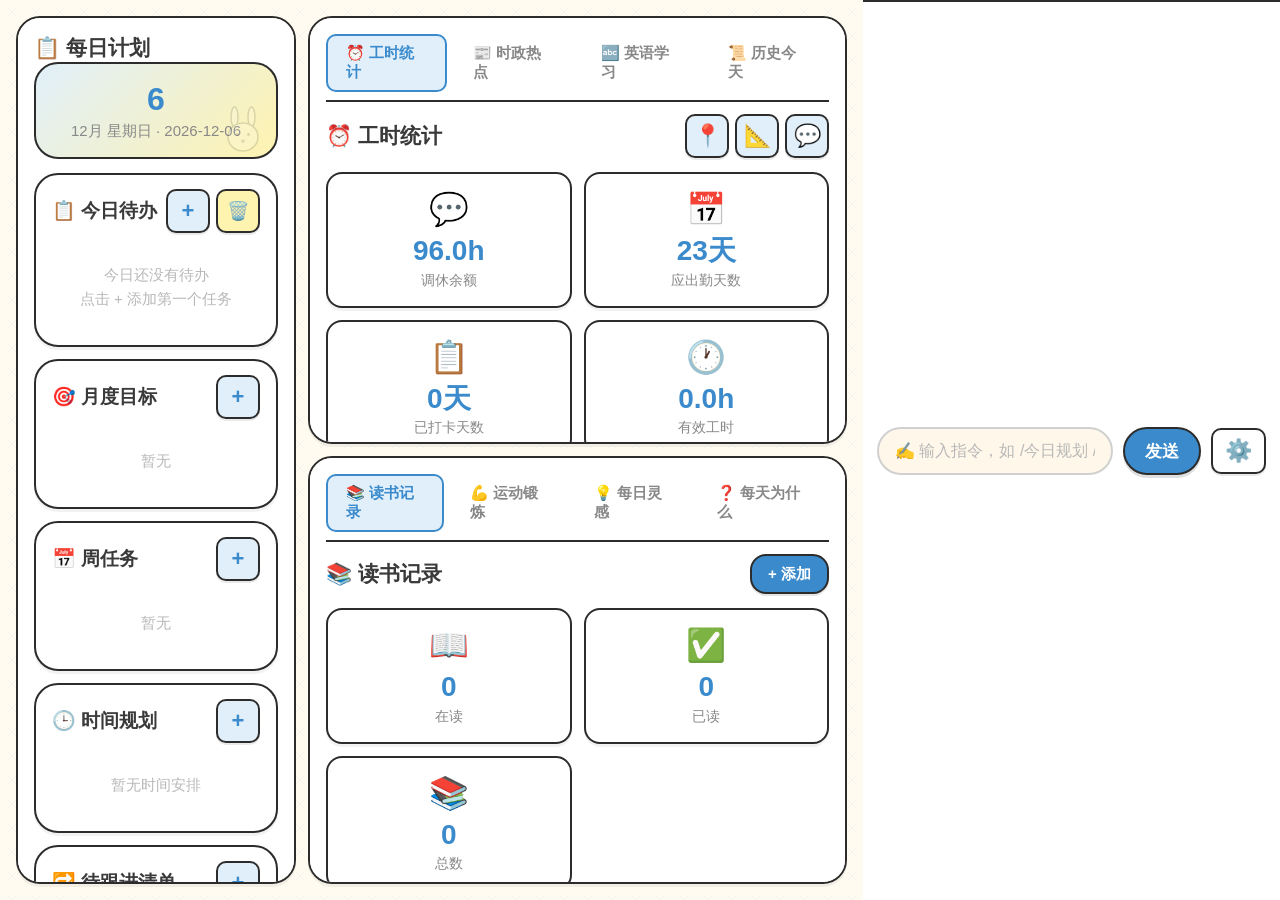
==== commit 3a6175e4: "Deploy: index.html" ====
--- a/index.html
+++ b/index.html
@@ -8,9 +8,9 @@
   <meta name="apple-mobile-web-app-title" content="效率工作台">
   <meta name="theme-color" content="#3B8BCC">
   <link rel="manifest" href="./manifest.json">
-  <link rel="icon" href="data:image/svg+xml,%3Csvg xmlns='http://www.w3.org/2000/svg' viewBox='0 0 100 110'%3E%3Cellipse cx='33' cy='22' rx='7' ry='20' fill='white' stroke='%232C2C2C' stroke-width='3'/%3E%3Cellipse cx='67' cy='22' rx='7' ry='20' fill='white' stroke='%232C2C2C' stroke-width='3'/%3E%3Cellipse cx='50' cy='62' rx='30' ry='28' fill='white' stroke='%232C2C2C' stroke-width='3'/%3E%3Ccircle cx='39' cy='57' r='2.8' fill='%232C2C2C'/%3E%3Ccircle cx='61' cy='57' r='2.8' fill='%232C2C2C'/%3E%3Cpath d='M47 70 L53 70 M50 67 L50 73' stroke='%232C2C2C' stroke-width='2.5' stroke-linecap='round' fill='none'/%3E%3C/svg%3E">
+  <link rel="icon" href="data:image/svg+xml,%3Csvg xmlns='http://www.w3.org/2000/svg' viewBox='0 0 100 110'%3E%3Cpath d='M30 8 Q28 4 35 4 Q42 6 42 52 L36 52 Q34 12 30 8 Z' fill='white' stroke='%232C2C2C' stroke-width='3' stroke-linejoin='round'/%3E%3Cpath d='M70 8 Q72 4 65 4 Q58 6 58 52 L64 52 Q66 12 70 8 Z' fill='white' stroke='%232C2C2C' stroke-width='3' stroke-linejoin='round'/%3E%3Cellipse cx='50' cy='72' rx='32' ry='30' fill='white' stroke='%232C2C2C' stroke-width='3'/%3E%3Ccircle cx='38' cy='68' r='3' fill='%232C2C2C'/%3E%3Ccircle cx='62' cy='68' r='3' fill='%232C2C2C'/%3E%3Cpath d='M44 84 L56 84 M50 78 L50 90' stroke='%232C2C2C' stroke-width='3' stroke-linecap='round'/%3E%3C/svg%3E">
   <title>个人效率工作台</title>
-  <link rel="stylesheet" href="./css/styles.css?v=8">
+  <link rel="stylesheet" href="./css/styles.css?v=10">
 </head>
 <body>
   <div id="app">
@@ -33,10 +33,10 @@
     <div class="modal-mask" onclick="App.closeModal()"></div>
     <div id="modalContent" class="modal-content"></div>
   </div>
-  <script src="./js/storage.js?v=8"></script>
-  <script src="./js/today-in-history.js?v=8"></script>
-  <script src="./js/daily-why.js?v=8"></script>
-  <script src="./js/scheduler.js?v=8"></script>
-  <script src="./js/app.js?v=8"></script>
+  <script src="./js/storage.js?v=9"></script>
+  <script src="./js/today-in-history.js?v=9"></script>
+  <script src="./js/daily-why.js?v=9"></script>
+  <script src="./js/scheduler.js?v=9"></script>
+  <script src="./js/app.js?v=9"></script>
 </body>
 </html>
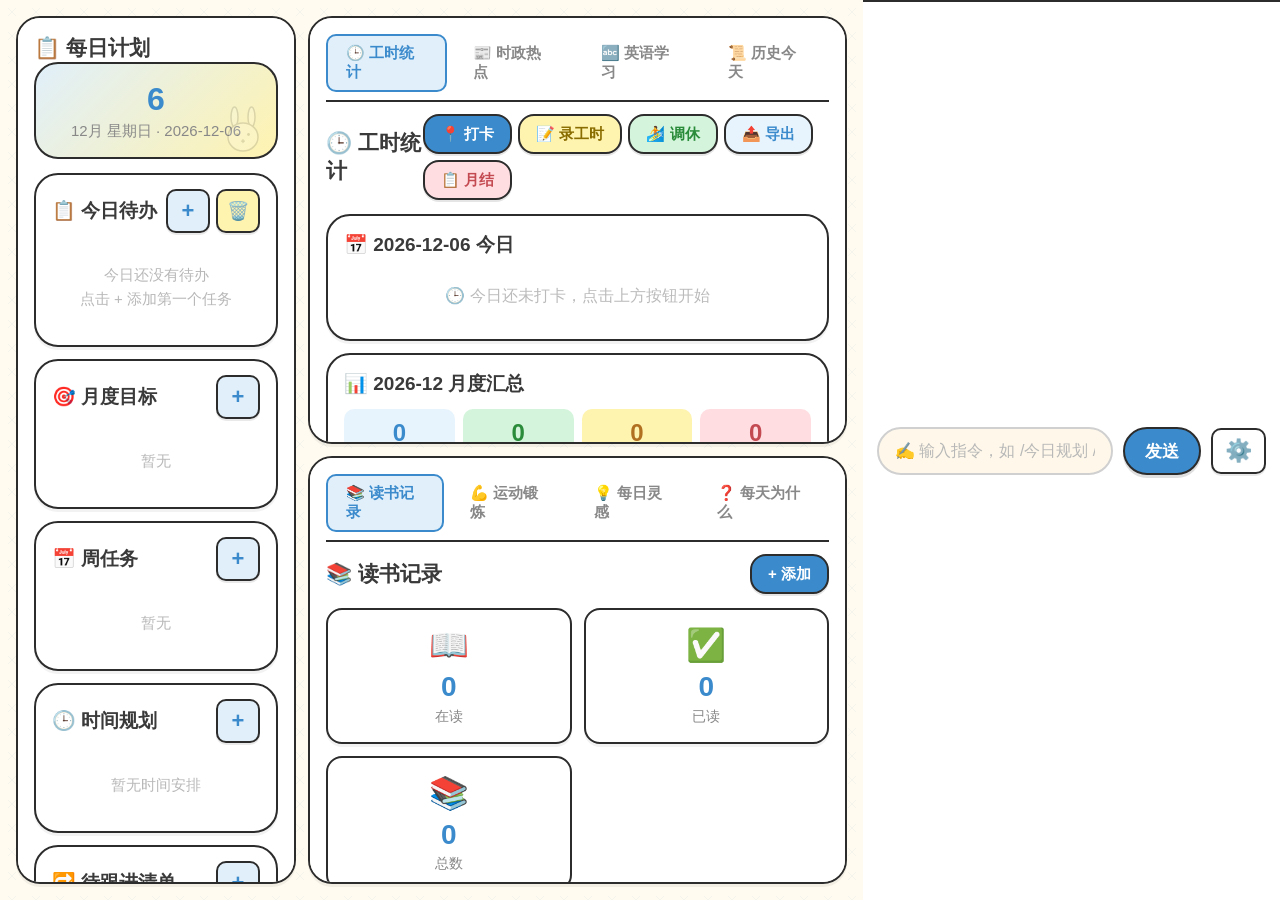
==== commit 8bc696dd: "Fix: bump JS version numbers (storage/scheduler/today-in-history/daily-why v9->v10, CSS v14->v15) + " ====
--- a/index.html
+++ b/index.html
@@ -10,7 +10,7 @@
   <link rel="manifest" href="./manifest.json">
   <link rel="icon" href="data:image/svg+xml,%3Csvg xmlns='http://www.w3.org/2000/svg' viewBox='0 0 100 110'%3E%3Cpath d='M30 8 Q28 4 35 4 Q42 6 42 52 L36 52 Q34 12 30 8 Z' fill='white' stroke='%232C2C2C' stroke-width='3' stroke-linejoin='round'/%3E%3Cpath d='M70 8 Q72 4 65 4 Q58 6 58 52 L64 52 Q66 12 70 8 Z' fill='white' stroke='%232C2C2C' stroke-width='3' stroke-linejoin='round'/%3E%3Cellipse cx='50' cy='72' rx='32' ry='30' fill='white' stroke='%232C2C2C' stroke-width='3'/%3E%3Ccircle cx='38' cy='68' r='3' fill='%232C2C2C'/%3E%3Ccircle cx='62' cy='68' r='3' fill='%232C2C2C'/%3E%3Cpath d='M44 84 L56 84 M50 78 L50 90' stroke='%232C2C2C' stroke-width='3' stroke-linecap='round'/%3E%3C/svg%3E">
   <title>个人效率工作台</title>
-  <link rel="stylesheet" href="./css/styles.css?v=10">
+  <link rel="stylesheet" href="./css/styles.css?v=15">
 </head>
 <body>
   <div id="app">
@@ -33,10 +33,10 @@
     <div class="modal-mask" onclick="App.closeModal()"></div>
     <div id="modalContent" class="modal-content"></div>
   </div>
-  <script src="./js/storage.js?v=9"></script>
-  <script src="./js/today-in-history.js?v=9"></script>
-  <script src="./js/daily-why.js?v=9"></script>
-  <script src="./js/scheduler.js?v=9"></script>
-  <script src="./js/app.js?v=9"></script>
+  <script src="./js/storage.js?v=10"></script>
+  <script src="./js/today-in-history.js?v=10"></script>
+  <script src="./js/daily-why.js?v=10"></script>
+  <script src="./js/scheduler.js?v=10"></script>
+  <script src="./js/app.js?v=15"></script>
 </body>
 </html>
--- a/css/styles.css
+++ b/css/styles.css
@@ -98,13 +98,13 @@
 /* 米菲耳朵装饰 - tab栏左上角 */
 .tab-bar::before {
   content: ''; position: absolute; top: -2px; right: 12px;
-  width: 28px; height: 16px;
-  background: url("data:image/svg+xml,%3Csvg xmlns='http://www.w3.org/2000/svg' viewBox='0 0 50 30'%3E%3Cellipse cx='14' cy='12' rx='5' ry='14' fill='white' stroke='%232C2C2C' stroke-width='2.5'/%3E%3Cellipse cx='36' cy='12' rx='5' ry='14' fill='white' stroke='%232C2C2C' stroke-width='2.5'/%3E%3C/svg%3E") no-repeat center / contain;
+  width: 28px; height: 22px;
+  background: url("data:image/svg+xml,%3Csvg xmlns='http://www.w3.org/2000/svg' viewBox='0 0 50 40'%3E%3Cpath d='M16 2 Q14 0 19 0 Q23 1 23 30 L19 30 Q17 4 16 2 Z' fill='white' stroke='%232C2C2C' stroke-width='2.5' stroke-linejoin='round'/%3E%3Cpath d='M34 2 Q36 0 31 0 Q27 1 27 30 L31 30 Q33 4 34 2 Z' fill='white' stroke='%232C2C2C' stroke-width='2.5' stroke-linejoin='round'/%3E%3Cellipse cx='25' cy='30' rx='14' ry='10' fill='white' stroke='%232C2C2C' stroke-width='2.5'/%3E%3C/svg%3E") no-repeat center / contain;
   opacity: 0.5; pointer-events: none;
 }
 .tab-logo {
   flex-shrink: 0; width: 36px; height: 40px; margin-left: 6px;
-  background: url("data:image/svg+xml,%3Csvg xmlns='http://www.w3.org/2000/svg' viewBox='0 0 100 110'%3E%3Cellipse cx='33' cy='22' rx='7' ry='20' fill='white' stroke='%232C2C2C' stroke-width='3'/%3E%3Cellipse cx='67' cy='22' rx='7' ry='20' fill='white' stroke='%232C2C2C' stroke-width='3'/%3E%3Cellipse cx='50' cy='62' rx='30' ry='28' fill='white' stroke='%232C2C2C' stroke-width='3'/%3E%3Ccircle cx='39' cy='57' r='2.8' fill='%232C2C2C'/%3E%3Ccircle cx='61' cy='57' r='2.8' fill='%232C2C2C'/%3E%3Cpath d='M47 70 L53 70 M50 67 L50 73' stroke='%232C2C2C' stroke-width='2.5' stroke-linecap='round' fill='none'/%3E%3C/svg%3E") no-repeat center / contain;
+  background: var(--miffy-face) no-repeat center / contain;
 }
 .tab-scroll { display: flex; align-items: center; height: 100%; overflow-x: auto; overflow-y: hidden; -webkit-overflow-scrolling: touch; scrollbar-width: none; padding: 0 8px; }
 .tab-scroll::-webkit-scrollbar { display: none; }
@@ -502,35 +502,133 @@
 .why-source { font-size: 12px; color: var(--text-light); margin-top: 10px; padding-top: 8px; border-top: 1px solid rgba(0,0,0,0.06); }
 .why-source a { color: var(--miffy-blue); text-decoration: none; }
 
-/* ===== Loading - 米菲跳跃动画 ===== */
+/* ===== Loading - 米菲跳跃动画 (Dick Bruna 极简几何风) ===== */
+:root {
+  --miffy-face: url("data:image/svg+xml;utf8,%3Csvg xmlns='http://www.w3.org/2000/svg' viewBox='0 0 100 110'%3E%3Cpath d='M30 8 Q28 4 35 4 Q42 6 42 52 L36 52 Q34 12 30 8 Z' fill='white' stroke='%232C2C2C' stroke-width='3' stroke-linejoin='round'/%3E%3Cpath d='M70 8 Q72 4 65 4 Q58 6 58 52 L64 52 Q66 12 70 8 Z' fill='white' stroke='%232C2C2C' stroke-width='3' stroke-linejoin='round'/%3E%3Cellipse cx='50' cy='72' rx='32' ry='30' fill='white' stroke='%232C2C2C' stroke-width='3'/%3E%3Ccircle cx='38' cy='68' r='3' fill='%232C2C2C'/%3E%3Ccircle cx='62' cy='68' r='3' fill='%232C2C2C'/%3E%3Cpath d='M44 84 L56 84 M50 78 L50 90' stroke='%232C2C2C' stroke-width='3' stroke-linecap='round'/%3E%3C/svg%3E");
+  --miffy-full: url("data:image/svg+xml;utf8,%3Csvg xmlns='http://www.w3.org/2000/svg' viewBox='0 0 100 130'%3E%3Cpath d='M32 6 Q29 1 36 1 Q42 3 42 48 L36 48 Q33 10 32 6 Z' fill='white' stroke='%232C2C2C' stroke-width='3'/%3E%3Cpath d='M68 6 Q71 1 64 1 Q58 3 58 48 L64 48 Q67 10 68 6 Z' fill='white' stroke='%232C2C2C' stroke-width='3'/%3E%3Cellipse cx='50' cy='64' rx='28' ry='26' fill='white' stroke='%232C2C2C' stroke-width='3'/%3E%3Ccircle cx='40' cy='60' r='2.5' fill='%232C2C2C'/%3E%3Ccircle cx='60' cy='60' r='2.5' fill='%232C2C2C'/%3E%3Cpath d='M44 74 L56 74 M50 68 L50 80' stroke='%232C2C2C' stroke-width='2.8' stroke-linecap='round'/%3E%3Cpath d='M22 92 Q22 86 30 86 L70 86 Q78 86 78 92 L78 116 Q78 122 70 122 L30 122 Q22 122 22 116 Z' fill='%23F5C518' stroke='%232C2C2C' stroke-width='3' stroke-linejoin='round'/%3E%3Crect x='38' y='122' width='8' height='6' fill='white' stroke='%232C2C2C' stroke-width='2.5'/%3E%3Crect x='54' y='122' width='8' height='6' fill='white' stroke='%232C2C2C' stroke-width='2.5'/%3E%3C/svg%3E");
+}
 .loading-state { text-align: center; padding: 40px 20px; }
+@keyframes miffyHop {
+  0%, 100% { transform: translateY(0) rotate(-2deg); }
+  30% { transform: translateY(-14px) rotate(-6deg); }
+  60% { transform: translateY(-4px) rotate(4deg); }
+}
+@keyframes miffyBlink {
+  0%, 92%, 100% { transform: scaleY(1); }
+  96% { transform: scaleY(0.1); }
+}
 .loading-state .loading-icon {
-  width: 60px; height: 66px; margin: 0 auto 16px; display: inline-block;
-  background: url("data:image/svg+xml,%3Csvg xmlns='http://www.w3.org/2000/svg' viewBox='0 0 100 110'%3E%3Cellipse cx='33' cy='22' rx='7' ry='20' fill='white' stroke='%232C2C2C' stroke-width='3'/%3E%3Cellipse cx='67' cy='22' rx='7' ry='20' fill='white' stroke='%232C2C2C' stroke-width='3'/%3E%3Cellipse cx='50' cy='62' rx='30' ry='28' fill='white' stroke='%232C2C2C' stroke-width='3'/%3E%3Ccircle cx='39' cy='57' r='2.8' fill='%232C2C2C'/%3E%3Ccircle cx='61' cy='57' r='2.8' fill='%232C2C2C'/%3E%3Cpath d='M47 70 L53 70 M50 67 L50 73' stroke='%232C2C2C' stroke-width='2.5' stroke-linecap='round' fill='none'/%3E%3C/svg%3E") no-repeat center / contain;
+  width: 70px; height: 77px; margin: 0 auto 14px; display: inline-block;
+  background: var(--miffy-full) no-repeat center / contain;
   animation: miffyHop 0.8s ease-in-out infinite;
   font-size: 0; color: transparent;
 }
-@keyframes miffyHop {
-  0%, 100% { transform: translateY(0) rotate(0deg); }
-  30% { transform: translateY(-12px) rotate(-5deg); }
-  60% { transform: translateY(-4px) rotate(3deg); }
+.empty-state .empty-icon {
+  width: 96px; height: 106px; margin: 0 auto 16px;
+  background: var(--miffy-face) no-repeat center / contain;
+  animation: miffyBlink 4s ease-in-out infinite;
+  font-size: 0; color: transparent;
+}
+/* 米菲耳饰 - tab栏左上角 */
+.miffy-corner-ear {
+  position: absolute; top: -2px; left: 4px;
+  width: 22px; height: 26px;
+  background: var(--miffy-face) no-repeat center / contain;
+  background-position: -15px -2px;
+  background-size: 110px 121px;
+  pointer-events: none; opacity: 0.7;
+  animation: miffyBlink 4s ease-in-out infinite;
+}
+/* tab栏右上角的米菲头像 */
+.miffy-corner-head {
+  position: absolute; top: 4px; right: 6px;
+  width: 18px; height: 20px;
+  background: var(--miffy-face) no-repeat center / contain;
+  background-size: 70px 77px;
+  background-position: center 5px;
+  pointer-events: none; opacity: 0.6;
+  animation: miffyBlink 5s ease-in-out infinite 1s;
+}
+/* 日期卡右下角米菲水印 */
+.miffy-watermark {
+  position: absolute; right: 6px; bottom: 6px;
+  width: 28px; height: 31px;
+  background: var(--miffy-face) no-repeat center / contain;
+  background-position: center 3px;
+  background-size: 60px 66px;
+  opacity: 0.15; pointer-events: none;
 }
 @keyframes spin { from { transform: rotate(0deg); } to { transform: rotate(360deg); } }
 
 /* ===== Daily Words ===== */
 .word-list { display: flex; flex-direction: column; gap: 8px; }
-.word-card { background: #fff; border: 2px solid var(--miffy-outline); border-radius: var(--radius-md); padding: 12px 14px; cursor: pointer; transition: all 0.2s; box-shadow: 0 2px 0 rgba(44,44,44,0.06); }
-.word-card:active { box-shadow: none; transform: translateY(2px); }
-.word-header { display: flex; align-items: center; gap: 8px; flex-wrap: wrap; }
-.word-num { font-size: 12px; color: var(--miffy-blue); min-width: 22px; text-align: center; background: var(--miffy-blue-pale); border-radius: 6px; padding: 2px 6px; font-weight: 800; }
-.word-spell { font-size: 17px; font-weight: 800; color: var(--text-primary); }
-.word-phonetic { font-size: 13px; color: var(--text-secondary); font-style: italic; }
-.word-pos { font-size: 11px; color: #fff; background: var(--miffy-blue); padding: 2px 8px; border-radius: 8px; font-weight: 700; }
-.word-meaning { font-size: 14px; color: #555; margin-left: auto; font-weight: 600; }
-.word-expand { font-size: 12px; color: var(--text-light); }
-.word-detail { margin-top: 8px; padding-top: 8px; border-top: 2px dashed var(--border-color); }
-.word-row { display: flex; gap: 8px; margin-bottom: 4px; font-size: 13px; line-height: 1.5; }
-.word-label { color: var(--miffy-blue); white-space: nowrap; font-weight: 700; }
+.word-card { background: #fff; border: 2px solid var(--miffy-outline); border-radius: var(--radius-md); cursor: pointer; transition: box-shadow 0.2s; box-shadow: 0 2px 0 rgba(44,44,44,0.06); overflow: hidden; }
+.word-card:active { box-shadow: none; transform: translateY(1px); }
+.word-header { display: flex; align-items: center; gap: 8px; padding: 12px 14px; }
+.word-num { font-size: 12px; color: var(--miffy-blue); min-width: 22px; text-align: center; background: var(--miffy-blue-pale); border-radius: 6px; padding: 2px 6px; font-weight: 800; flex-shrink: 0; }
+.word-spell { font-size: 17px; font-weight: 800; color: var(--text-primary); flex-shrink: 0; }
+.word-pos { font-size: 11px; color: #fff; background: var(--miffy-blue); padding: 2px 8px; border-radius: 8px; font-weight: 700; flex-shrink: 0; }
+.word-meaning { font-size: 14px; color: #555; margin-left: auto; font-weight: 600; text-align: right; }
+.word-expand { font-size: 11px; color: var(--text-light); flex-shrink: 0; transition: transform 0.3s ease; }
+.word-card.expanded .word-expand { transform: rotate(180deg); }
+.word-detail { max-height: 0; overflow: hidden; transition: max-height 0.35s ease; }
+.word-card.expanded .word-detail { max-height: 400px; }
+.word-detail-inner { padding: 0 14px 12px; border-top: 2px dashed var(--border-color); }
+.word-section { margin-top: 10px; }
+.word-section-title { font-size: 13px; font-weight: 800; color: var(--text-primary); margin-bottom: 4px; }
+.word-collocations { display: flex; flex-wrap: wrap; gap: 6px; }
+.word-collocation { font-size: 13px; background: var(--miffy-blue-pale); color: var(--miffy-blue); border: 1.5px solid var(--miffy-blue-light); border-radius: 6px; padding: 3px 8px; font-weight: 600; }
+.word-example { font-size: 14px; line-height: 1.5; color: var(--text-primary); font-style: italic; }
+.word-example-zh { font-size: 13px; line-height: 1.5; color: var(--text-secondary); margin-top: 3px; }
+.word-confusion { font-size: 13px; line-height: 1.5; color: #B06010; background: #FFF8E8; border-radius: 6px; padding: 6px 10px; border: 1.5px solid var(--miffy-yellow); }
+.word-empty { font-size: 13px; color: var(--text-light); }
+
+/* ===== English v2 - 目标卡 / 3列统计 / 操作行 / 过滤行 / 单词紧凑卡 / 底栏 ===== */
+.eng-goal-card { background: linear-gradient(135deg, #FFF8E8 0%, #FFFCEC 100%); border: 2.5px solid var(--miffy-outline); border-radius: var(--radius-lg); padding: 14px 16px; margin-bottom: 14px; box-shadow: 0 3px 0 rgba(44,44,44,0.08); cursor: pointer; transition: transform 0.15s, box-shadow 0.15s; }
+.eng-goal-card:active { transform: translateY(1px); box-shadow: 0 2px 0 rgba(44,44,44,0.06); }
+.eng-goal-row1 { display: flex; align-items: center; gap: 8px; margin-bottom: 4px; }
+.eng-goal-icon { font-size: 22px; flex-shrink: 0; }
+.eng-goal-name { font-size: 18px; font-weight: 800; color: var(--text-primary); flex: 1; line-height: 1.3; word-break: break-word; }
+.eng-goal-edit { font-size: 16px; opacity: 0.4; flex-shrink: 0; }
+.eng-goal-desc { font-size: 13px; color: var(--text-secondary); margin-bottom: 10px; font-weight: 600; }
+.eng-goal-progress .progress-bar { height: 12px; border-radius: 6px; }
+.eng-goal-progress .progress-fill { background: linear-gradient(90deg, var(--miffy-yellow), var(--miffy-orange)); height: 100%; border-radius: 6px; transition: width 0.4s ease; }
+.eng-goal-meta { font-size: 12px; color: var(--text-secondary); margin-top: 4px; text-align: right; font-weight: 600; }
+
+.eng-stats-grid { display: grid; grid-template-columns: repeat(3, 1fr); gap: 10px; margin-bottom: 14px; }
+.eng-stat-box { background: var(--bg-card); border: 2.5px solid var(--miffy-outline); border-radius: var(--radius-md); padding: 12px 8px; text-align: center; box-shadow: 0 2px 0 rgba(44,44,44,0.06); }
+.eng-stat-num { font-size: 22px; font-weight: 800; color: var(--miffy-blue); line-height: 1.2; letter-spacing: -0.5px; }
+.eng-stat-label { font-size: 12px; color: var(--text-secondary); margin-top: 2px; font-weight: 600; }
+
+.eng-action-row { display: grid; grid-template-columns: repeat(4, 1fr); gap: 8px; margin-bottom: 10px; }
+.eng-action { background: var(--bg-card); border: 2.5px solid var(--miffy-outline); border-radius: var(--radius-md); padding: 9px 6px; font-size: 14px; font-weight: 700; color: var(--text-primary); cursor: pointer; box-shadow: 0 3px 0 rgba(44,44,44,0.1); transition: transform 0.1s, box-shadow 0.1s, background 0.15s; font-family: inherit; }
+.eng-action:active { transform: translateY(2px); box-shadow: 0 1px 0 rgba(44,44,44,0.1); }
+.eng-action-primary { background: #6FA8DC; color: white; border-color: var(--miffy-outline); }
+.eng-action-primary:active { background: #3F7FBF; }
+
+.eng-filter-row { display: flex; gap: 6px; margin-bottom: 14px; overflow-x: auto; padding-bottom: 2px; -webkit-overflow-scrolling: touch; }
+.eng-filter { background: var(--bg-card); border: 2px solid var(--miffy-outline); border-radius: 18px; padding: 6px 14px; font-size: 13px; font-weight: 700; color: var(--text-secondary); cursor: pointer; white-space: nowrap; box-shadow: 0 2px 0 rgba(44,44,44,0.06); transition: transform 0.1s, box-shadow 0.1s, background 0.15s; font-family: inherit; }
+.eng-filter:active { transform: translateY(1px); box-shadow: 0 1px 0 rgba(44,44,44,0.06); }
+.eng-filter-active { background: var(--miffy-blue); color: white; border-color: var(--miffy-outline); box-shadow: 0 2px 0 rgba(44,44,44,0.15); }
+
+.eng-bottom-bar { position: sticky; bottom: 0; left: 0; right: 0; display: grid; grid-template-columns: repeat(3, 1fr); gap: 8px; padding: 10px 0; margin-top: 16px; background: linear-gradient(180deg, rgba(255,255,255,0) 0%, var(--bg-card) 35%); border-top: 2px dashed var(--miffy-outline); }
+.eng-bottom-btn { background: var(--bg-card); border: 2.5px solid var(--miffy-outline); border-radius: var(--radius-md); padding: 12px 6px; font-size: 15px; font-weight: 800; color: var(--text-primary); cursor: pointer; box-shadow: 0 3px 0 rgba(44,44,44,0.12); transition: transform 0.1s, box-shadow 0.1s; font-family: inherit; }
+.eng-bottom-btn:active { transform: translateY(2px); box-shadow: 0 1px 0 rgba(44,44,44,0.12); }
+
+.word-card-compact { background: #fff; border: 2px solid var(--miffy-outline); border-radius: var(--radius-md); box-shadow: 0 2px 0 rgba(44,44,44,0.06); overflow: hidden; transition: box-shadow 0.15s, transform 0.1s; }
+.word-card-compact:active { box-shadow: 0 1px 0 rgba(44,44,44,0.06); transform: translateY(1px); }
+.wc-head { display: flex; align-items: center; gap: 8px; padding: 10px 14px 4px; cursor: pointer; }
+.wc-num { font-size: 12px; color: var(--miffy-blue); background: var(--miffy-blue-pale); border-radius: 6px; padding: 2px 7px; font-weight: 800; flex-shrink: 0; }
+.wc-spell { font-size: 17px; font-weight: 800; color: var(--text-primary); flex: 1; word-break: break-word; }
+.wc-pos { font-size: 11px; color: #fff; background: var(--miffy-blue); padding: 2px 8px; border-radius: 8px; font-weight: 700; flex-shrink: 0; }
+.wc-toggle { font-size: 12px; color: var(--text-light); flex-shrink: 0; transition: transform 0.3s ease; }
+.word-card-compact.expanded .wc-toggle { transform: rotate(180deg); }
+.wc-meaning { font-size: 14px; color: #555; line-height: 1.5; padding: 0 14px 6px; font-weight: 600; word-break: break-word; }
+.wc-tags { display: flex; flex-wrap: wrap; gap: 6px; padding: 6px 14px 12px; }
+.tag-outline { background: transparent; border: 1.5px dashed var(--miffy-outline); color: var(--text-secondary); }
+.word-card-compact .word-detail { max-height: 0; overflow: hidden; transition: max-height 0.35s ease; border-top: 0 solid transparent; }
+.word-card-compact.expanded .word-detail { max-height: 480px; border-top: 2px dashed var(--border-color); }
+.word-card-compact.expanded .word-detail-inner { padding: 10px 14px 12px; }
 
 @media (max-width: 899px) {
   .book-item { padding: 16px; }
@@ -552,4 +650,18 @@
   .why-answer { font-size: 16px; }
   .word-card { padding: 14px 16px; }
   .word-spell { font-size: 18px; }
-}
+  .eng-goal-card { padding: 16px 18px; }
+  .eng-goal-name { font-size: 19px; }
+  .eng-stats-grid { gap: 8px; }
+  .eng-stat-num { font-size: 24px; }
+  .eng-stat-label { font-size: 13px; }
+  .eng-action { font-size: 15px; padding: 11px 6px; }
+  .eng-filter { font-size: 14px; padding: 7px 14px; }
+  .eng-bottom-bar { padding: 12px 0 14px; }
+  .eng-bottom-btn { padding: 14px 6px; font-size: 16px; }
+  .wc-head { padding: 12px 16px 4px; }
+  .wc-spell { font-size: 18px; }
+  .wc-meaning { padding: 0 16px 6px; font-size: 15px; }
+  .wc-tags { padding: 6px 16px 14px; }
+  .word-card-compact.expanded .word-detail-inner { padding: 10px 16px 14px; }
+}
